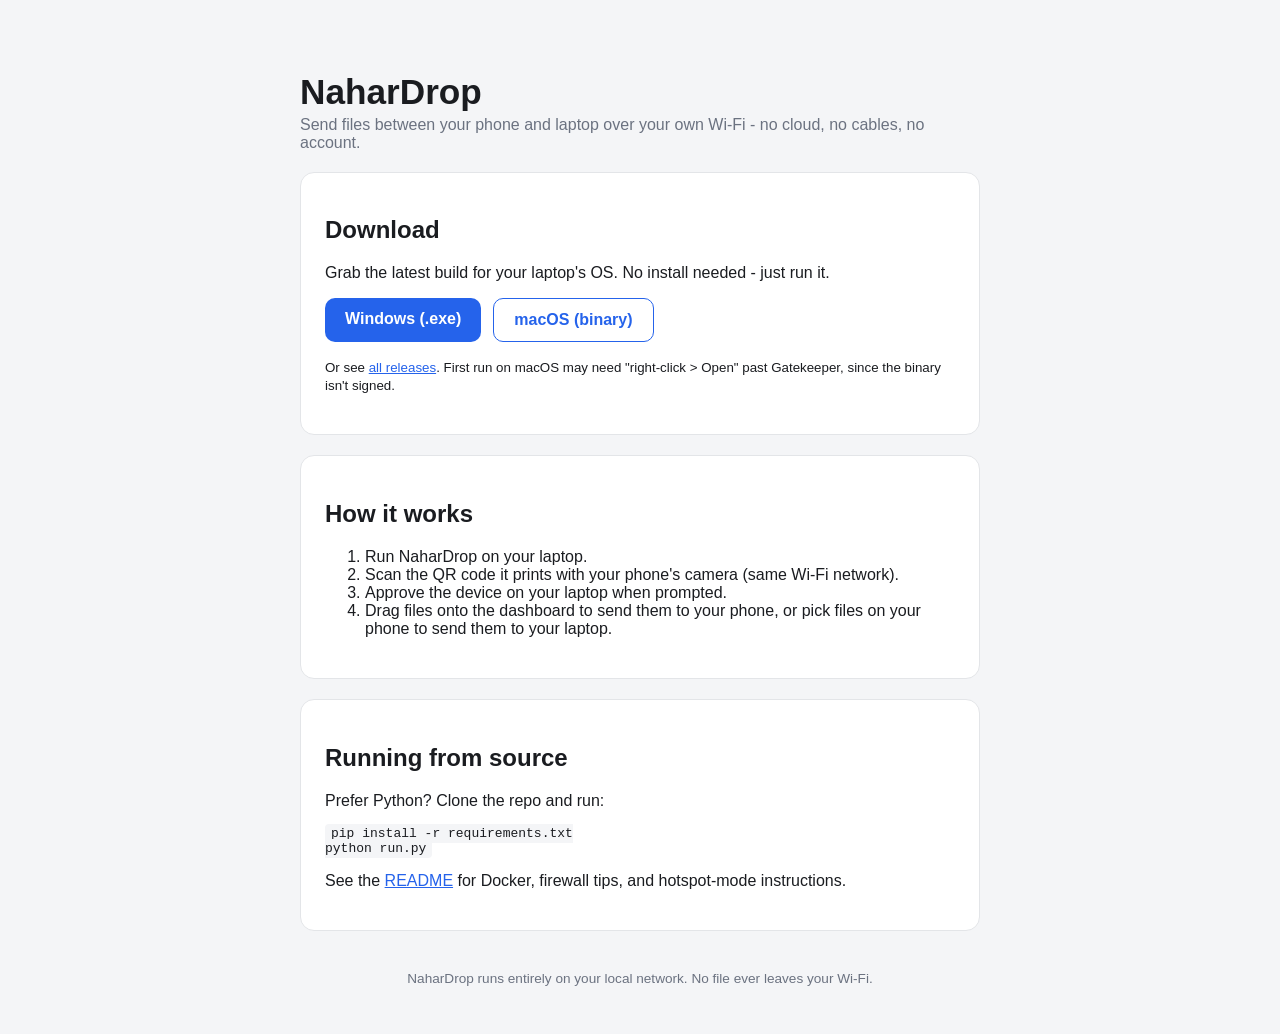
==== docs/index.html @ 83c3f429 "NaharDrop v1.0.2" ====
<!DOCTYPE html>
<html lang="en">
<head>
<meta charset="UTF-8">
<meta name="viewport" content="width=device-width, initial-scale=1">
<title>NaharDrop</title>
<style>
  :root {
    --bg: #f4f5f7; --card: #ffffff; --text: #1a1c20; --muted: #6b7280;
    --border: #e3e5e8; --accent: #2563eb; --accent-text: #ffffff;
  }
  @media (prefers-color-scheme: dark) {
    :root { --bg:#14161a; --card:#1d2025; --text:#e7e9ec; --muted:#9aa1ab; --border:#2b2f36; --accent:#3b82f6; }
  }
  * { box-sizing: border-box; }
  body {
    margin: 0; background: var(--bg); color: var(--text);
    font-family: -apple-system, BlinkMacSystemFont, "Segoe UI", Roboto, Helvetica, Arial, sans-serif;
  }
  .wrap { max-width: 720px; margin: 0 auto; padding: 48px 20px; }
  h1 { font-size: 2.2rem; margin-bottom: 4px; }
  .tagline { color: var(--muted); margin-top: 0; }
  .card { background: var(--card); border: 1px solid var(--border); border-radius: 14px; padding: 24px; margin: 20px 0; }
  .downloads { display: flex; gap: 12px; flex-wrap: wrap; }
  .btn {
    display: inline-block; background: var(--accent); color: var(--accent-text);
    padding: 12px 20px; border-radius: 10px; text-decoration: none; font-weight: 600;
  }
  .btn.secondary { background: transparent; color: var(--accent); border: 1px solid var(--accent); }
  code { background: var(--bg); padding: 2px 6px; border-radius: 4px; }
  ul { padding-left: 20px; }
  footer { color: var(--muted); font-size: 0.85rem; margin-top: 40px; text-align: center; }
  a { color: var(--accent); }
</style>
</head>
<body>
<div class="wrap">
  <h1>NaharDrop</h1>
  <p class="tagline">Send files between your phone and laptop over your own Wi-Fi - no cloud, no cables, no account.</p>

  <div class="card">
    <h2>Download</h2>
    <p>Grab the latest build for your laptop's OS. No install needed - just run it.</p>
    <div class="downloads">
      <a class="btn" href="https://github.com/naharmaurya127star/NaharDrop/releases/latest/download/nahardrop-windows-x64.exe">Windows (.exe)</a>
      <a class="btn secondary" href="https://github.com/naharmaurya127star/NaharDrop/releases/latest/download/nahardrop-macos-x64">macOS (binary)</a>
    </div>
    <p><small>Or see <a href="https://github.com/naharmaurya127star/NaharDrop/releases">all releases</a>. First run on macOS may need "right-click &gt; Open" past Gatekeeper, since the binary isn't signed.</small></p>
  </div>

  <div class="card">
    <h2>How it works</h2>
    <ol>
      <li>Run NaharDrop on your laptop.</li>
      <li>Scan the QR code it prints with your phone's camera (same Wi-Fi network).</li>
      <li>Approve the device on your laptop when prompted.</li>
      <li>Drag files onto the dashboard to send them to your phone, or pick files on your phone to send them to your laptop.</li>
    </ol>
  </div>

  <div class="card">
    <h2>Running from source</h2>
    <p>Prefer Python? Clone the repo and run:</p>
    <pre><code>pip install -r requirements.txt
python run.py</code></pre>
    <p>See the <a href="https://github.com/naharmaurya127star/NaharDrop#readme">README</a> for Docker, firewall tips, and hotspot-mode instructions.</p>
  </div>

  <footer>NaharDrop runs entirely on your local network. No file ever leaves your Wi-Fi.</footer>
</div>
</body>
</html>
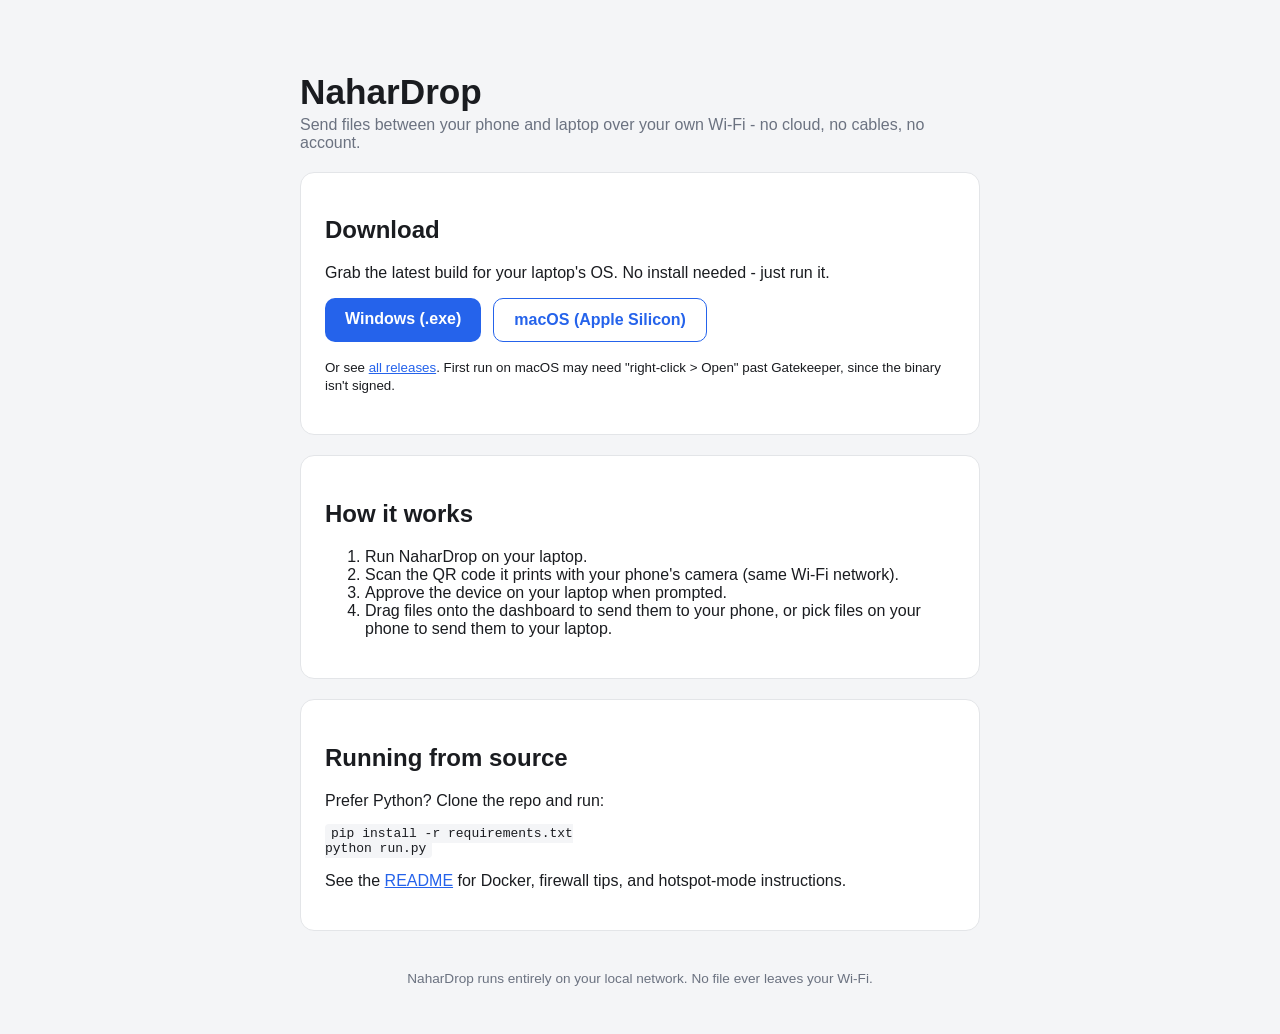
==== commit ed255ce9: "Fix release workflow" ====
--- a/docs/index.html
+++ b/docs/index.html
@@ -43,7 +43,7 @@
     <p>Grab the latest build for your laptop's OS. No install needed - just run it.</p>
     <div class="downloads">
       <a class="btn" href="https://github.com/naharmaurya127star/NaharDrop/releases/latest/download/nahardrop-windows-x64.exe">Windows (.exe)</a>
-      <a class="btn secondary" href="https://github.com/naharmaurya127star/NaharDrop/releases/latest/download/nahardrop-macos-x64">macOS (binary)</a>
+      <a class="btn secondary" href="https://github.com/naharmaurya127star/NaharDrop/releases/latest/download/nahardrop-macos-arm64">macOS (Apple Silicon)</a>
     </div>
     <p><small>Or see <a href="https://github.com/naharmaurya127star/NaharDrop/releases">all releases</a>. First run on macOS may need "right-click &gt; Open" past Gatekeeper, since the binary isn't signed.</small></p>
   </div>
